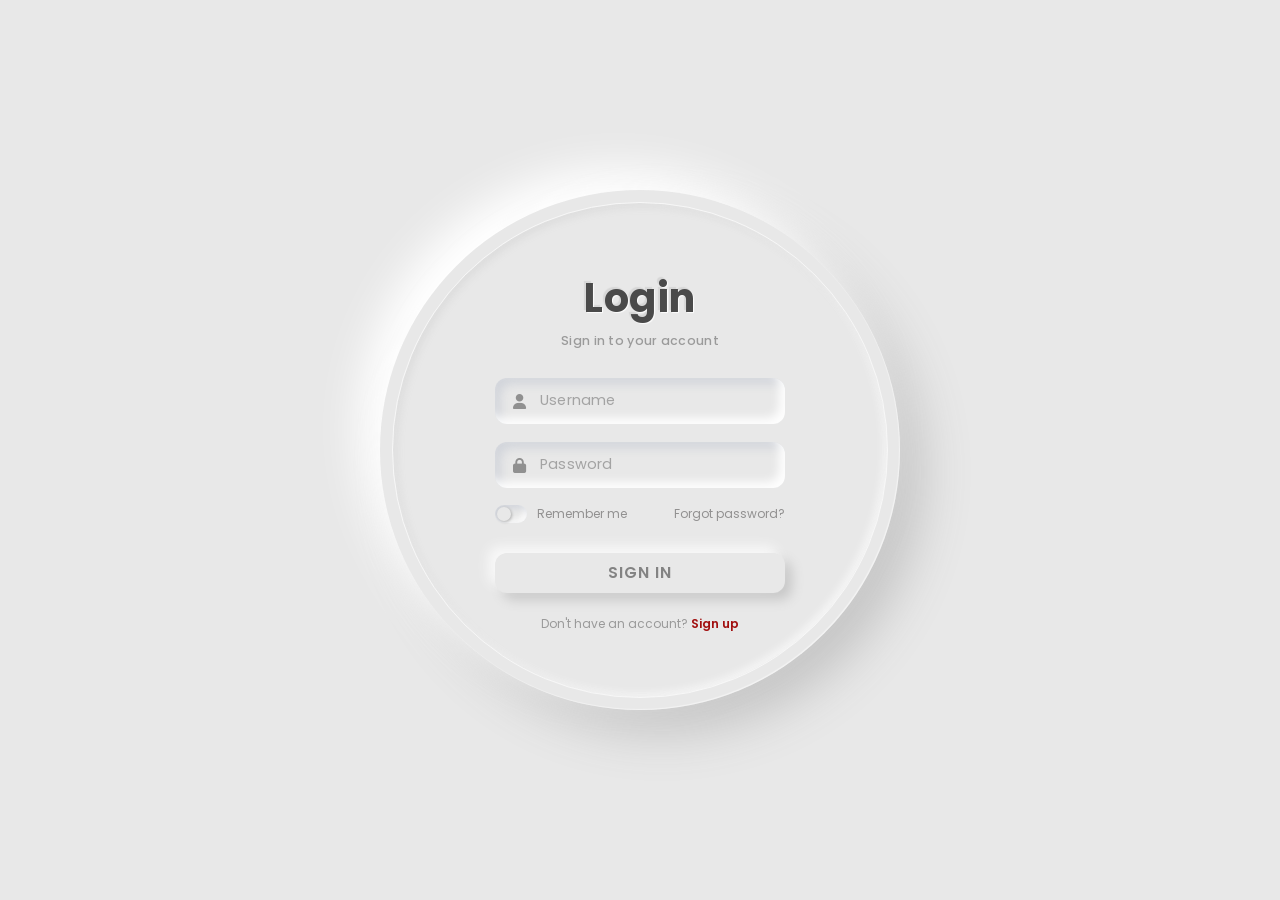
==== index.html @ 33d9d6f3 "Add files via upload" ====
<!DOCTYPE html>
<html lang="en">
<head>
<meta charset="UTF-8">
<title>Premium College Login Page</title>
<link rel="preconnect" href="https://fonts.googleapis.com">
<link href="https://fonts.googleapis.com/css2?family=Poppins:wght@400;500;600;700;800&display=swap" rel="stylesheet">
<link rel="stylesheet" href="https://cdnjs.cloudflare.com/ajax/libs/font-awesome/6.5.1/css/all.min.css">
<link rel="stylesheet" href="index.css">
</head>
<body>

<div class="login-wrapper">
    <div class="flip-scene" id="flipScene">
        <div class="flip-card">

            <!-- FRONT — LOGIN -->
            <div class="glass-circle front">
                <div class="accent-ring"></div>

                <form class="login-form">
                    <h1>Login</h1>
                    <div class="subtitle">Sign in to your account</div>

                    <div class="input-box">
                        <i class="fa-solid fa-user"></i>
                        <input type="text" placeholder="Username" autocomplete="off">
                    </div>

                    <div class="input-box">
                        <i class="fa-solid fa-lock"></i>
                        <input type="password" placeholder="Password" autocomplete="off">
                    </div>

                    <div class="forgot">
                        <div class="remember">
                            <div class="switch" id="rememberSwitch"></div>
                            Remember me
                        </div>
                        <a href="#">Forgot password?</a>
                    </div>

                    <button type="button">Sign In</button>

                    <div class="signup-text">Don't have an account? <a id="toSignup">Sign up</a></div>
                </form>
            </div>

            <!-- BACK — SIGN UP -->
            <div class="glass-circle back">
                <div class="accent-ring"></div>

                <form class="login-form">
                    <h1>Sign Up</h1>
                    <div class="subtitle">Create your account</div>

                    <div class="input-box">
                        <i class="fa-solid fa-user"></i>
                        <input type="text" placeholder="Full name" autocomplete="off">
                    </div>

                    <div class="input-box">
                        <i class="fa-solid fa-envelope"></i>
                        <input type="email" placeholder="Email" autocomplete="off">
                    </div>

                    <div class="input-box" style="margin-bottom: 30px;">
                        <i class="fa-solid fa-lock"></i>
                        <input type="password" placeholder="Password" autocomplete="off">
                    </div>

                    <button type="button">Create Account</button>

                    <div class="signup-text">Already have an account? <a id="toLogin">Login</a></div>
                </form>
            </div>

        </div>
    </div>
</div>

<script>
    document.getElementById('rememberSwitch').addEventListener('click', function () {
        this.classList.toggle('on');
    });

    const scene = document.getElementById('flipScene');
    document.getElementById('toSignup').addEventListener('click', function () {
        scene.classList.add('flipped');
    });
    document.getElementById('toLogin').addEventListener('click', function () {
        scene.classList.remove('flipped');
    });
</script>

</body>
</html>
---- index.css ----
* {
    margin: 0;
    padding: 0;
    box-sizing: border-box;
}

html {
    font-family: "Poppins", sans-serif;
}

body {
    min-height: 100vh;
    display: flex;
    justify-content: center;
    align-items: center;
    background: #e8e8e8;
    overflow: hidden;
}

/* =========================
       LOGIN WRAPPER
========================= */

.login-wrapper {
    display: flex;
    justify-content: center;
    align-items: center;
    width: 100%;
    min-height: 100vh;
}

/* =========================
      FLIP PERSPECTIVE
========================= */

.flip-scene {
    width: 520px;
    height: 520px;
    perspective: 1800px;
}

.flip-card {
    position: relative;
    width: 100%;
    height: 100%;
    transition: transform .9s cubic-bezier(.22,1,.36,1);
    transform-style: preserve-3d;
}

.flip-scene.flipped .flip-card {
    transform: rotateY(180deg);
}

/* =========================
      NEUMORPHIC CIRCLE (shared by both faces)
========================= */

.glass-circle {
    position: absolute;
    inset: 0;
    width: 520px;
    height: 520px;
    border-radius: 50%;
    display: flex;
    justify-content: center;
    align-items: center;
    background: #e8e8e8;
    box-shadow:
        -22px -22px 44px #ffffff,
        22px 22px 50px #c3c3c3,
        -1px -1px 1px rgba(255,255,255,.5) inset;
    z-index: 5;
    backface-visibility: hidden;
    -webkit-backface-visibility: hidden;
}

.glass-circle.back {
    transform: rotateY(180deg);
}


/* =========================
       INNER RING
========================= */

.glass-circle::before {
    content: "";
    position: absolute;
    inset: 12px;
    border-radius: 50%;
    border: 1px solid rgba(255, 255, 255, 0.65);
    box-shadow:
        inset 3px 3px 9px rgba(163, 163, 163, 0.18),
        inset -3px -3px 9px rgba(255, 255, 255, 0.7);
    pointer-events: none;
}



/* =========================
        LOGIN / SIGNUP FORM
========================= */

.login-form {
    position: relative;
    width: 290px;
    z-index: 10;
}

/* =========================
          TITLE
========================= */

.login-form h1 {
    color: #4a4a4a;
    font-size: 40px;
    font-weight: 700;
    letter-spacing: .5px;
    margin-bottom: 4px;
    text-align: center;
    text-shadow:
        1px 1px 1px rgba(255, 255, 255, 0.9),
        -2px -2px 1px rgba(163, 163, 163, 0.25);
}

.login-form .subtitle {
    text-align: center;
    color: #9a9a9a;
    font-size: 12.5px;
    font-weight: 500;
    letter-spacing: .3px;
    margin-bottom: 28px;
}

/* =========================
        INPUT BOX
========================= */

.input-box {
    position: relative;
    margin-bottom: 18px;
}

/* =========================
          ICON
========================= */

.input-box i {
    position: absolute;
    left: 18px;
    top: 50%;
    transform: translateY(-50%);
    color: #909090;
    font-size: 15px;
    z-index: 2;
    transition: color .35s ease;
}

/* =========================
          INPUT
========================= */

.input-box input {
    width: 100%;
    height: 46px;
    padding: 0 18px 0 45px;
    border: none;
    outline: none;
    background: #e8e8e8;
    color: #4a4a4a;
    font-family: inherit;
    font-size: 14.5px;
    font-weight: 500;
    letter-spacing: .2px;
    border-radius: 12px;
    box-shadow:
        inset -6px -6px 10px rgba(255,255,255,.95),
        inset 6px 6px 10px rgba(184,190,204,.45);
    transition: box-shadow .4s cubic-bezier(.22,1,.36,1), transform .4s cubic-bezier(.22,1,.36,1);
}

/* =========================
       PLACEHOLDER
========================= */

.input-box input::placeholder {
    color: #a3a3a3;
    font-weight: 400;
}

/* =========================
       FOCUS — premium glow, no clunky border ring
========================= */

.input-box input:focus {
    transform: translateY(-2px);
    box-shadow:
    inset 3px 3px 6px rgba(120,10,10,.35),
    inset -3px -3px 6px rgba(212, 55, 55, 0.25);
}

.input-box input:focus + i,
.input-box:focus-within i {
    color: #a10f0f;
}

/* =========================
       FORGOT PASSWORD / REMEMBER
========================= */

.forgot {
    display: flex;
    justify-content: space-between;
    align-items: center;
    margin-top: -1px;
    margin-bottom: 30px;
   
}

.remember {
    display: flex;
    align-items: center;
    gap: 10px;
    font-size: 12px;
    color: #929191;
}

/* tiny neumorphic toggle */
.switch {
    position: relative;
    width: 32px;
    height: 18px;
    border-radius: 20px;
    background: #e8e8e8;
    box-shadow:
        inset 3px 3px 6px rgba(184,190,204,.5),
        inset -3px -3px 6px rgba(255,255,255,.9);
    cursor: pointer;
    flex-shrink: 0;
}

.switch::after {
    content: "";
    position: absolute;
    top: 2px;
    left: 2px;
    width: 14px;
    height: 14px;
    border-radius: 50%;
    background: #e8e8e8;
    box-shadow: 1px 1px 3px rgba(0,0,0,.25);
    transition: left .25s ease, background .25s ease;
}

.switch.on {
    box-shadow:
        inset 3px 3px 6px rgba(120,10,10,.35),
        inset -3px -3px 6px rgba(212,175,55,.25);
}

.switch.on::after {
    left: 16px;
    background: #a10f0f;
}

.forgot a {
    font-size: 12px;
    color: #929191;
    text-decoration: none;
    transition: color .3s ease;
}

.forgot a:hover {
    color: #a10f0f;
}



/* =========================
          BUTTON
========================= */

.login-form button {
    position: relative;
    width: 290px;
    height: 40px;
    display: block;
    margin: auto;
    overflow: hidden;
    border: none;
    outline: none;
    border-radius: 12px;
    cursor: pointer;
    font-family: inherit;
    font-size: 15.5px;
    font-weight: 600;
    letter-spacing: 1px;
    text-transform: uppercase;
    color: #838383;
    background: #e8e8e8;
    box-shadow:
        -7px -7px 12px #f8f8f8,
         7px 7px 12px #c8c8c8;
    transition: color .4s ease, background .4s ease, box-shadow .4s ease, transform .25s ease;
}

/* premium sheen sweep on hover */
.login-form button::before {
    content: "";
    position: absolute;
    top: 0;
    left: -60%;
    width: 40%;
    height: 100%;
    background: linear-gradient(115deg, transparent, rgba(255,255,255,.55), transparent);
    transform: skewX(-20deg);
    transition: left .6s ease;
}

.login-form button:hover::before {
    left: 130%;
}

/* =========================
          HOVER
========================= */

.login-form button:hover {
    transform: translateY(-2px);
    color: #f5e9c8;
    background: linear-gradient(155deg, #b21414 0%, #7c0d0d 100%);
    box-shadow:
        0 10px 22px rgba(120, 10, 10, 0.35),
        -5px -5px 15px rgba(255, 255, 255, 0.6),
        inset 0 1px 1px rgba(255,255,255,.25);
}

/* =========================
          ACTIVE
========================= */

.login-form button:active {
    transform: translateY(0) scale(0.97);
    box-shadow:
        inset 5px 5px 10px rgba(60, 5, 5, 0.4),
        inset -5px -5px 10px rgba(212, 175, 55, 0.2);
}

.login-form .signup-text {
    text-align: center;
    margin-top: 22px;
    font-size: 12px;
    color: #9a9a9a;
}

.login-form .signup-text a {
    color: #a10f0f;
    font-weight: 600;
    text-decoration: none;
    cursor: pointer;
}

/* =========================
        RESPONSIVE
========================= */

@media (max-width: 600px) {
    .flip-scene { width: 390px; height: 390px; }
    .glass-circle { width: 390px; height: 390px; }
    .login-form { width: 220px; }
    .login-form h1 { font-size: 34px; }
    .login-form .subtitle { margin-bottom: 20px; }
    .input-box { margin-bottom: 14px; }
    .input-box input { height: 42px; font-size: 13px; padding-left: 40px; }
    .input-box i { left: 14px; font-size: 14px; }
    .forgot { margin-bottom: 22px; }
    .forgot a { font-size: 11px; }
    .login-form button { width: 215px; height: 44px; font-size: 13.5px; }
}

@media (max-width: 420px) {
    .flip-scene { width: 330px; height: 330px; }
    .glass-circle { width: 330px; height: 330px; }
    .login-form { width: 185px; }
    .login-form h1 { font-size: 27px; }
    .login-form .subtitle { font-size: 11px; margin-bottom: 16px; }
    .input-box { margin-bottom: 12px; }
    .input-box input { height: 38px; font-size: 11px; padding-left: 34px; }
    .input-box i { left: 11px; font-size: 12px; }
    .forgot { margin-bottom: 18px; }
    .forgot a { font-size: 9px; }
    .login-form button { width: 180px; height: 40px; font-size: 12px; border-radius: 10px; }
}
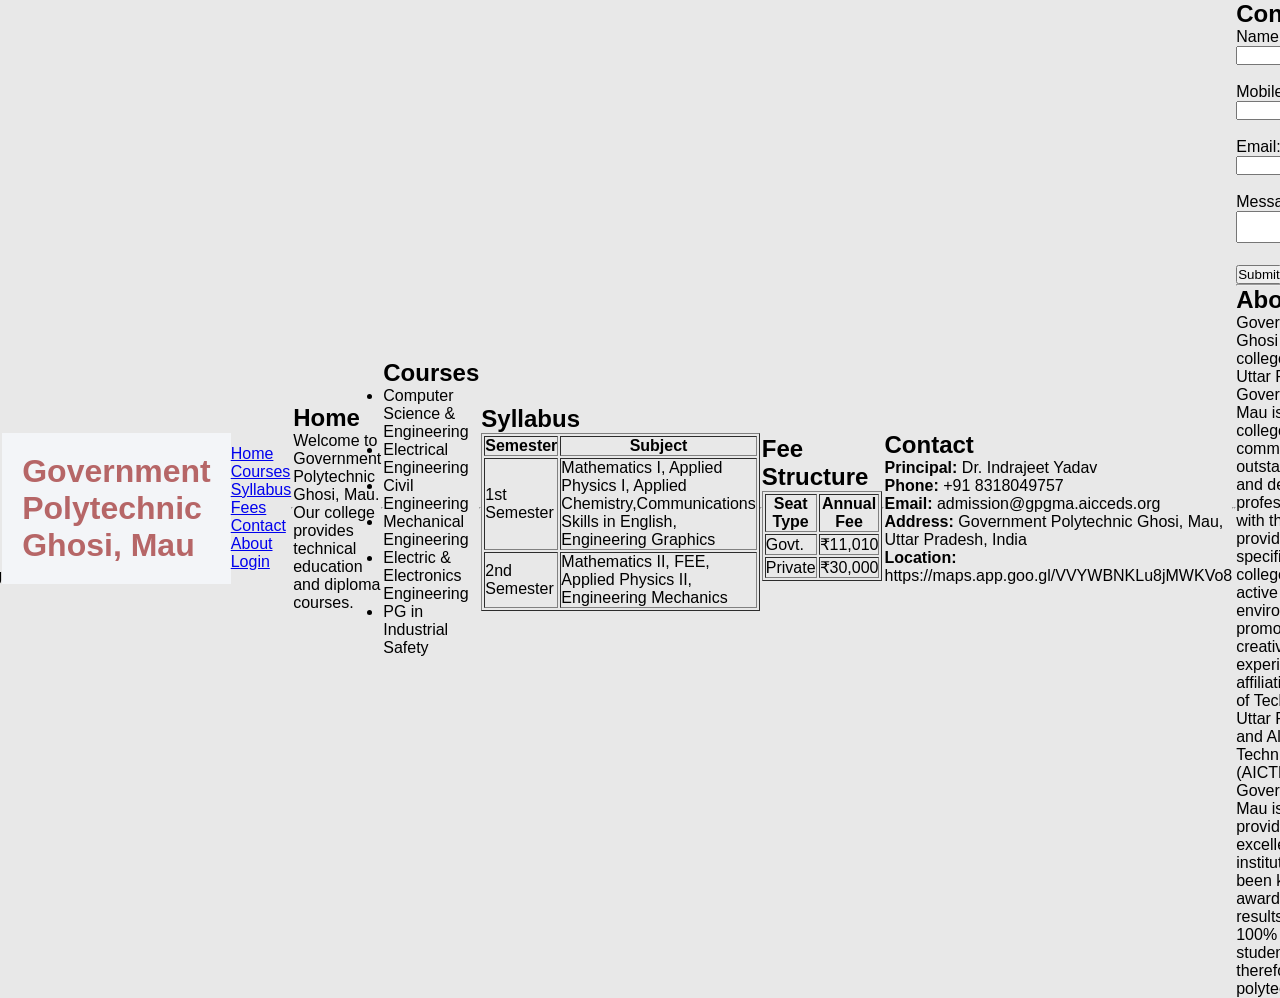
==== commit a1544ca1: "Add initial HTML structure for the college website" ====
--- a/index.html
+++ b/index.html
@@ -1,97 +1,163 @@
-<!DOCTYPE html>
-<html lang="en">
-<head>
-<meta charset="UTF-8">
-<title>Premium College Login Page</title>
-<link rel="preconnect" href="https://fonts.googleapis.com">
-<link href="https://fonts.googleapis.com/css2?family=Poppins:wght@400;500;600;700;800&display=swap" rel="stylesheet">
-<link rel="stylesheet" href="https://cdnjs.cloudflare.com/ajax/libs/font-awesome/6.5.1/css/all.min.css">
-<link rel="stylesheet" href="index.css">
-</head>
-<body>
-
-<div class="login-wrapper">
-    <div class="flip-scene" id="flipScene">
-        <div class="flip-card">
-
-            <!-- FRONT — LOGIN -->
-            <div class="glass-circle front">
-                <div class="accent-ring"></div>
-
-                <form class="login-form">
-                    <h1>Login</h1>
-                    <div class="subtitle">Sign in to your account</div>
-
-                    <div class="input-box">
-                        <i class="fa-solid fa-user"></i>
-                        <input type="text" placeholder="Username" autocomplete="off">
-                    </div>
-
-                    <div class="input-box">
-                        <i class="fa-solid fa-lock"></i>
-                        <input type="password" placeholder="Password" autocomplete="off">
-                    </div>
-
-                    <div class="forgot">
-                        <div class="remember">
-                            <div class="switch" id="rememberSwitch"></div>
-                            Remember me
-                        </div>
-                        <a href="#">Forgot password?</a>
-                    </div>
-
-                    <button type="button">Sign In</button>
-
-                    <div class="signup-text">Don't have an account? <a id="toSignup">Sign up</a></div>
-                </form>
-            </div>
-
-            <!-- BACK — SIGN UP -->
-            <div class="glass-circle back">
-                <div class="accent-ring"></div>
-
-                <form class="login-form">
-                    <h1>Sign Up</h1>
-                    <div class="subtitle">Create your account</div>
-
-                    <div class="input-box">
-                        <i class="fa-solid fa-user"></i>
-                        <input type="text" placeholder="Full name" autocomplete="off">
-                    </div>
-
-                    <div class="input-box">
-                        <i class="fa-solid fa-envelope"></i>
-                        <input type="email" placeholder="Email" autocomplete="off">
-                    </div>
-
-                    <div class="input-box" style="margin-bottom: 30px;">
-                        <i class="fa-solid fa-lock"></i>
-                        <input type="password" placeholder="Password" autocomplete="off">
-                    </div>
-
-                    <button type="button">Create Account</button>
-
-                    <div class="signup-text">Already have an account? <a id="toLogin">Login</a></div>
-                </form>
-            </div>
-
-        </div>
-    </div>
-</div>
-
-<script>
-    document.getElementById('rememberSwitch').addEventListener('click', function () {
-        this.classList.toggle('on');
-    });
-
-    const scene = document.getElementById('flipScene');
-    document.getElementById('toSignup').addEventListener('click', function () {
-        scene.classList.add('flipped');
-    });
-    document.getElementById('toLogin').addEventListener('click', function () {
-        scene.classList.remove('flipped');
-    });
-</script>
-
-</body>
-</html>+<!DOCTYPE html>
+<!-- saved from url=(0052)file:///C:/Users/Gokul/Desktop/Coding/HTML/GPGM.html -->
+<html>
+<head>
+<meta http-equiv="Content-Type" content="text/html; charset=UTF-8">
+<title>Government Polytechnic Ghosi</title>
+<link rel="stylesheet" href="index.css">
+<link rel="preconnect" href="https://fonts.googleapis.com">
+<link rel="preconnect" href="https://fonts.gstatic.com" crossorigin>
+<link href="https://fonts.googleapis.com/css2?family=Satisfy&display=swap" rel="stylesheet">
+<link rel="stylesheet" href="https://fonts.googleapis.com/css2?family=Material+Symbols+Outlined:opsz,wght,FILL,GRAD@24,400,0,0&icon_names=call" />
+
+
+</head>
+
+<body>
+     <div class="top-bar">
+        <div class="container top-content">
+            <div><span class="material-symbols-outlined">call</span>+91 9415240295 / 8318049757</div>
+            <div class="input-box">
+                <i class="fa-solid fa-location"></i>
+                Government Polytechnic Ghosi, Mau Uttar Pradesh-275101 India
+            </div>
+            <div> pgpgm@aicceds.org / admission@gpgma.aicceds.org</div>
+        </div>
+    </div>
+    <header style= "padding: 20px; background-color: rgb(243, 245, 248); color: rgba(141, 5, 5, 0.596);">
+        <h1>Government Polytechnic Ghosi, Mau</h1>
+    </header>
+
+    
+    <div class="navigation">    
+        <div class="container navigastion-content"> 
+            <div class="box"><a href="index.html#Home">Home</a></div>
+            <div class="box"><a href="courses.html#Courses">Courses</a></div>
+            <div class="box"><a href="syllabus.html#Syllabus">Syllabus</a></div>
+            <div class="box"><a href="fees.html#Fees">Fees</a></div>
+            <div class="box"><a href="contact.html#Contact">Contact</a></div>
+            <div class="box"><a href="about.html#About">About</a></div>
+            <div class="box"><a href="login.html#Login">Login</a></div>
+        </div>
+    </div>
+    <hr>
+
+    <section id="home">
+        <h2>Home</h2>
+        <p>Welcome to Government Polytechnic Ghosi, Mau.</p>
+        <p>Our college provides technical education and diploma courses.</p>
+    </section>
+
+    <hr>
+
+    <section id="courses">
+        <h2>Courses</h2>
+
+        <ul>
+            <li>Computer Science &amp; Engineering</li>
+            <li>Electrical Engineering</li>
+            <li>Civil Engineering</li>
+            <li>Mechanical Engineering</li>
+            <li>Electric &amp; Electronics Engineering</li>
+            <li>PG in Industrial Safety</li>
+        </ul>
+    </section>
+
+    <hr>
+
+    <section id="syllabus">
+        <h2>Syllabus</h2>
+
+        <table border="1" cellpadding="8">
+            <tbody><tr>
+                <th>Semester</th>
+                <th>Subject</th>
+            </tr>
+
+            <tr>
+                <td>1st Semester</td>
+                <td>Mathematics I,  Applied Physics I, Applied Chemistry,Communications Skills in English, Engineering Graphics</td>
+            </tr>
+
+            <tr>
+                <td>2nd Semester</td>
+                <td>Mathematics II, FEE, Applied Physics II, Engineering Mechanics</td>
+            </tr>
+        </tbody></table>
+    </section>
+
+    <hr>
+
+    <section id="fees">
+        <h2>Fee Structure</h2>
+
+        <table border="1" cellpadding="8">
+            <tbody><tr>
+                <th>Seat Type</th>
+                <th>Annual Fee</th>
+            </tr>
+
+            <tr>
+                <td>Govt.</td>
+                <td>₹11,010</td>
+            </tr>
+
+            <tr>
+                <td>Private</td>
+                <td>₹30,000</td>
+            </tr>
+        </tbody></table>
+    </section>
+
+    <hr>
+
+    <section id="contact">
+        <h2>Contact</h2>
+
+        <p><b>Principal:</b> Dr. Indrajeet Yadav</p>
+        <p><b>Phone:</b> +91 8318049757 </p>
+        <p><b>Email:</b> admission@gpgma.aicceds.org </p>
+        <p><b>Address:</b> Government Polytechnic Ghosi, Mau, Uttar Pradesh, India</p>
+        <p><b>Location:</b> https://maps.app.goo.gl/VVYWBNKLu8jMWKVo8 </p>
+    </section>
+
+    <hr>
+    
+    <hr>
+    
+    <form>
+        <h2>Contact Form</h2>
+
+        <label for="name">Name:</label>
+        <input type="text" id="name" name="name">
+        <br><br>
+        <label for="mobile">Mobile:</label>
+        <input type="tel" id="mobile" name="mobile">
+        <br><br>
+        <label for="email">Email:</label>
+        <input type="email" id="email" name="email">
+        <br><br>
+        <label for="message">Message:</label>
+        <textarea id="message" name="message"></textarea>
+        <br><br>
+        <input type="submit" value="Submit">   
+    <hr>
+
+    <section id="about">
+        <h2>About</h2>
+        <p class="satisfy-regular">
+            Government Polytechnic Ghosi is a technical collegelocated in Mau, Uttar Pradesh.
+            Government Polytechnic Mau is a top technical college in Uttar Pradesh, committed to providing outstanding education and developing talented professionals. Founded with the mission of providing industry-specific knowledge, the college provides an active learning environment that promotes innovation, creativity, and hands-on experience.
+With affiliation from the Board of Technical Education, Uttar Pradesh (BTEUP) and All India Council for Technical Education (AICTE) approval, Government Polytechnic Mau is dedicated to providing academic excellence.
+Our institution has always been known for awarding the best results and providing 100% placements to students, and is therefore one of the top polytechnic institutions in the region.
+        </p>
+    </section>
+
+    </form>
+
+    <footer>
+        <p>© 2026 Government Polytechnic Ghosi, Mau</p>
+    </footer>
+
+
+</body></html>
